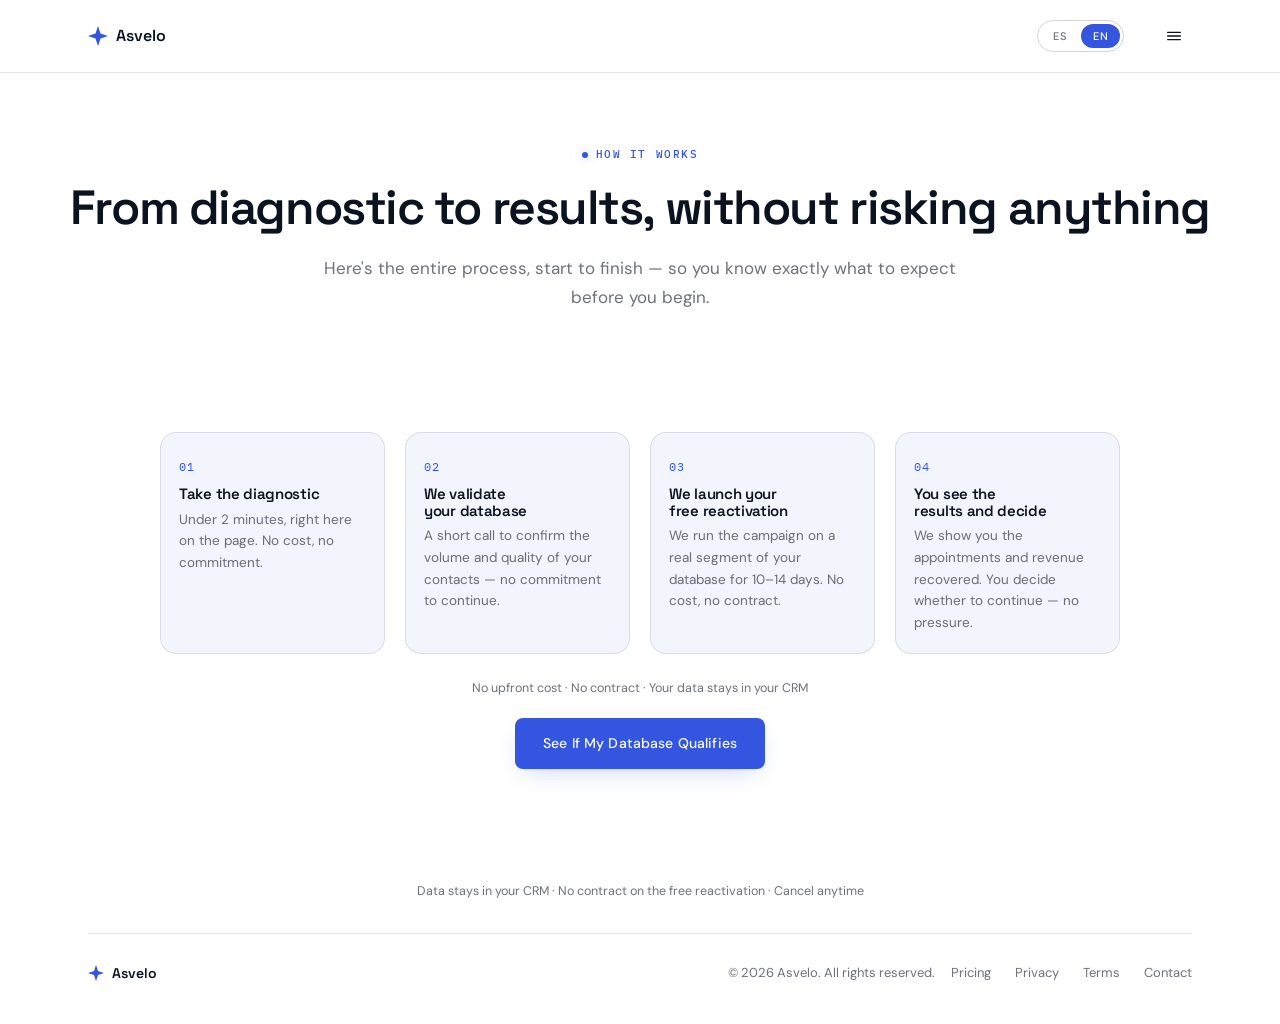
==== como-funciona/index.html @ 1f264a5a "Replace sitemap page with a dedicated Cómo funciona page The literal site-index page missed the poin" ====
<!DOCTYPE html>
<html lang="es">
<head>
<meta charset="UTF-8">
<meta name="viewport" content="width=device-width, initial-scale=1.0">
<title>Cómo funciona | Asvelo</title>
<meta name="description" content="Cómo funciona Asvelo, paso a paso — de responder un diagnóstico de 2 minutos a ver el ingreso recuperado. Sin costo, sin contrato.">
<link rel="canonical" href="https://asvelo.com/como-funciona/">
<link rel="preconnect" href="https://fonts.googleapis.com">
<link rel="preconnect" href="https://fonts.gstatic.com" crossorigin>
<link href="https://fonts.googleapis.com/css2?family=DM+Sans:ital,wght@0,400;0,500;1,400&family=Space+Grotesk:wght@500;600;700&family=IBM+Plex+Mono:wght@400;500&display=swap" rel="stylesheet">
<link rel="icon" href="data:image/svg+xml,%3Csvg xmlns='http://www.w3.org/2000/svg' viewBox='0 0 20 20'%3E%3Cpath d='M10 0L12.5 7.5L20 10L12.5 12.5L10 20L7.5 12.5L0 10L7.5 7.5L10 0Z' fill='%233355E0'/%3E%3C/svg%3E">
<meta name="theme-color" content="#FFFFFF">
<link rel="stylesheet" href="../css/styles.css">
<noscript><style>.reveal{opacity:1!important;transform:none!important;}</style></noscript>
</head>
<body>

<a class="skip-link" href="#main" data-i18n="aria.skipToContent">Saltar al contenido</a>

<!-- ============ NAV ============ -->
<header class="nav" id="nav">
  <div class="nav-inner container">
    <a href="../index.html" class="nav-logo">
      <svg width="20" height="20" viewBox="0 0 20 20" fill="none" xmlns="http://www.w3.org/2000/svg" aria-hidden="true">
        <path d="M10 0L12.5 7.5L20 10L12.5 12.5L10 20L7.5 12.5L0 10L7.5 7.5L10 0Z" fill="currentColor"/>
      </svg>
      <span translate="no">Asvelo</span>
    </a>
    <div class="lang-toggle" role="group" aria-label="Idioma / Language">
      <button class="lang-btn is-active" data-lang="es" aria-pressed="true">ES</button>
      <button class="lang-btn" data-lang="en" aria-pressed="false">EN</button>
    </div>
    <button type="button" class="menu-toggle" id="menuToggle" aria-expanded="false" aria-controls="menuPanel" data-i18n-aria-label="menu.toggle" aria-label="Abrir menú">
      <svg width="18" height="18" viewBox="0 0 20 20" fill="none" xmlns="http://www.w3.org/2000/svg" aria-hidden="true">
        <path d="M3 6h14M3 10h14M3 14h14" stroke="currentColor" stroke-width="1.6" stroke-linecap="round"/>
      </svg>
    </button>
  </div>
  <nav class="menu-panel" id="menuPanel" hidden aria-label="Menú principal">
    <a href="../index.html#top" data-i18n="menu.home">Inicio</a>
    <a href="../index.html#features" data-i18n="menu.features">Qué incluye</a>
    <a href="../precios/" data-i18n="menu.pricing">Precios</a>
    <a href="../contacto/" data-i18n="menu.contact">Contacto</a>
    <a href="index.html" data-i18n="menu.howItWorks">Cómo funciona</a>
  </nav>
</header>

<main id="main">
<!-- ============ HOW IT WORKS HERO ============ -->
<section class="how-page-hero">
  <div class="eyebrow center reveal"><span class="dot"></span><span data-i18n="how.eyebrow">Cómo funciona</span></div>
  <h1 class="h-lg center reveal" data-i18n="how.title">De diagnóstico a resultados, sin arriesgar nada</h1>
  <p class="muted-lead center reveal" data-i18n="how.pageSub">Así es todo el proceso, de principio a fin — pensado para que sepas exactamente qué esperar antes de empezar.</p>
</section>

<section class="how-section">
  <ol class="how-steps reveal">
    <li class="how-step">
      <span class="how-step-num" aria-hidden="true">01</span>
      <h3 data-i18n="how.step1.title">Responde el diagnóstico</h3>
      <p data-i18n="how.step1.body">Menos de 2 minutos, aquí mismo en la página. Sin costo ni compromiso.</p>
    </li>
    <li class="how-step">
      <span class="how-step-num" aria-hidden="true">02</span>
      <h3 data-i18n="how.step2.title">Validamos tu base</h3>
      <p data-i18n="how.step2.body">Una llamada corta para confirmar volumen y calidad de tus contactos — sin compromiso de continuar.</p>
    </li>
    <li class="how-step">
      <span class="how-step-num" aria-hidden="true">03</span>
      <h3 data-i18n="how.step3.title">Lanzamos tu reactivación gratis</h3>
      <p data-i18n="how.step3.body">Corremos la campaña sobre un segmento real de tu base durante 10–14 días. Sin costo, sin contrato.</p>
    </li>
    <li class="how-step">
      <span class="how-step-num" aria-hidden="true">04</span>
      <h3 data-i18n="how.step4.title">Ves los resultados y decides</h3>
      <p data-i18n="how.step4.body">Te mostramos las citas y el ingreso recuperado. Tú decides si seguir — sin presión.</p>
    </li>
  </ol>
  <p class="how-note reveal" data-i18n="how.note">Sin costo inicial · Sin contrato · Tus datos se quedan en tu CRM</p>
  <a href="../reactivar.html" class="btn btn-primary reveal" data-i18n="hero.cta.primary">Ver si mi base califica</a>
</section>
</main>

<!-- ============ FOOTER ============ -->
<footer class="footer">
  <div class="container">
    <div class="footer-trust" data-i18n="footer.trust">Tus datos se quedan en tu CRM · Sin contrato en la reactivación gratuita · Cancela cuando quieras</div>
    <div class="footer-bar">
      <a href="../index.html" class="nav-logo footer-logo">
        <svg width="16" height="16" viewBox="0 0 20 20" fill="none" xmlns="http://www.w3.org/2000/svg" aria-hidden="true">
          <path d="M10 0L12.5 7.5L20 10L12.5 12.5L10 20L7.5 12.5L0 10L7.5 7.5L10 0Z" fill="currentColor"/>
        </svg>
        <span translate="no">Asvelo</span>
      </a>
      <span class="footer-copy" data-i18n="footer.copy">© 2026 Asvelo. Todos los derechos reservados.</span>
      <div class="footer-links">
        <a href="../precios/" data-i18n="menu.pricing">Precios</a>
        <a href="../privacidad/" data-i18n="footer.privacy">Privacidad</a>
        <a href="../terminos/" data-i18n="footer.terms">Términos</a>
        <a href="../contacto/" data-i18n="footer.contact">Contacto</a>
      </div>
    </div>
  </div>
</footer>

<script src="../js/i18n.js"></script>
<script src="../js/main.js"></script>
</body>
</html>
---- css/styles.css ----
/* ==========================================================================
   ASVELO — design tokens
   White page canvas; the hero is a single inset gradient card
   (deep navy → cobalt → bright glass highlight), cobalt = action,
   gold = value, used only inside that card.
   ========================================================================== */
:root {
  color-scheme: light;

  --paper: #FFFFFF;
  --ink: #0B1220;
  --muted: rgba(11, 18, 32, 0.6);
  --surface: #F2F5FC;
  --line: rgba(11, 18, 32, 0.1);
  --line-2: rgba(11, 18, 32, 0.18);

  /* Fallback before JS measures the real header height (main.js syncNavHeight) —
     kept in sync with .nav's actual rendered height, which varies with viewport
     width and with language (translated nav text wraps differently). */
  --nav-h: 96px;

  --cobalt: #3355E0;
  --cobalt-glow: rgba(51, 85, 224, 0.35);
  --gold: #F5B94D;
  --gold-glow: rgba(245, 185, 77, 0.45);

  --hero-deep: #0A1330;
  --hero-mid: #2450D6;
  --hero-bright: #6C93FF;

  --radius-sm: 8px;
  --radius-md: 12px;
  --radius-lg: 16px;
  --radius-xl: 28px;

  --container: 1200px;

  --font-display: 'Space Grotesk', 'DM Sans', sans-serif;
  --font-body: 'DM Sans', -apple-system, BlinkMacSystemFont, sans-serif;
  --font-mono: 'IBM Plex Mono', ui-monospace, 'SF Mono', monospace;
}

/* ==========================================================================
   Reset / base
   ========================================================================== */
* { box-sizing: border-box; }
html { scroll-behavior: smooth; }
body {
  margin: 0;
  background: var(--paper);
  color: var(--ink);
  font-family: var(--font-body);
  font-weight: 400;
  line-height: 1.6;
  -webkit-font-smoothing: antialiased;
}
h1, h2, h3, h4, h5 { margin: 0; font-family: var(--font-display); font-weight: 600; letter-spacing: -0.02em; line-height: 1.1; text-wrap: balance; }
p { margin: 0; }
a, button { color: inherit; text-decoration: none; touch-action: manipulation; -webkit-tap-highlight-color: transparent; }
button { font-family: inherit; cursor: pointer; background: none; border: none; }
svg { display: block; }

.sr-only {
  position: absolute; width: 1px; height: 1px; padding: 0; margin: -1px;
  overflow: hidden; clip: rect(0, 0, 0, 0); white-space: nowrap; border: 0;
}

:focus-visible {
  outline: 2px solid var(--cobalt);
  outline-offset: 2px;
}

.skip-link {
  position: absolute;
  top: -48px; left: 12px;
  background: var(--cobalt);
  color: #fff;
  padding: 10px 18px;
  border-radius: var(--radius-sm);
  font-size: 13px;
  font-weight: 500;
  z-index: 1000;
  transition: top 0.2s ease;
}
.skip-link:focus { top: 12px; }

#top, #features, #diagnostico { scroll-margin-top: var(--nav-h); }

@media (prefers-reduced-motion: reduce) {
  *, *::before, *::after { animation-duration: 0.001ms !important; animation-iteration-count: 1 !important; transition-duration: 0.001ms !important; scroll-behavior: auto !important; }
}

.container {
  max-width: var(--container);
  margin: 0 auto;
  padding: 0 48px;
}

.section-pad { padding: 120px 0; position: relative; }

.accent { color: var(--gold); }
.muted-lead { color: var(--muted); font-weight: 400; line-height: 1.7; max-width: 680px; font-size: 17px; }
.muted-lead.center { margin-left: auto; margin-right: auto; text-align: center; }

.h-lg { font-size: clamp(32px, 4vw, 48px); letter-spacing: -0.03em; margin: 16px 0 20px; }
.h-lg.center { text-align: center; }

.h-sm { font-size: clamp(22px, 2.6vw, 28px); letter-spacing: -0.02em; margin: 12px 0 10px; }
.h-sm.center { text-align: center; }

/* Eyebrow */
.eyebrow {
  display: inline-flex;
  align-items: center;
  gap: 8px;
  font-family: var(--font-mono);
  font-size: 11px;
  font-weight: 500;
  text-transform: uppercase;
  letter-spacing: 0.14em;
  color: var(--cobalt);
}
.eyebrow.center { justify-content: center; width: 100%; }
.eyebrow .dot {
  width: 6px; height: 6px; border-radius: 50%;
  background: var(--cobalt);
  box-shadow: 0 0 8px var(--cobalt-glow);
  flex: none;
}

/* ==========================================================================
   Reveal animation
   ========================================================================== */
.reveal {
  opacity: 0;
  transform: translateY(28px);
  transition: opacity 0.8s cubic-bezier(.16,1,.3,1), transform 0.8s cubic-bezier(.16,1,.3,1);
  transition-delay: calc(var(--d, 0) * 0.1s);
}
.reveal.is-visible { opacity: 1; transform: translateY(0); }

/* ==========================================================================
   Buttons
   ========================================================================== */
.btn {
  display: inline-flex;
  align-items: center;
  justify-content: center;
  gap: 8px;
  padding: 14px 28px;
  border-radius: var(--radius-sm);
  font-size: 14px;
  font-weight: 500;
  letter-spacing: 0.01em;
  transition: transform 0.25s ease, box-shadow 0.25s ease;
  white-space: nowrap;
}
.btn-primary {
  background: var(--cobalt);
  color: #fff;
  box-shadow: 0 8px 24px -10px var(--cobalt-glow);
}
.btn-primary:hover {
  transform: translateY(-2px);
  box-shadow: 0 16px 40px -10px var(--cobalt-glow), 0 0 0 1px var(--cobalt);
}
.btn-sm { padding: 10px 20px; font-size: 12.5px; }
.btn-lg { padding: 17px 34px; font-size: 15px; text-transform: uppercase; letter-spacing: 0.06em; font-weight: 600; }
.btn-block { width: 100%; }

/* ==========================================================================
   NAV
   ========================================================================== */
.nav {
  position: fixed;
  top: 0; left: 0; right: 0;
  z-index: 100;
  background: rgba(255, 255, 255, 0.8);
  backdrop-filter: blur(20px);
  -webkit-backdrop-filter: blur(20px);
  border-bottom: 1px solid var(--line);
}
.nav-inner {
  height: 72px;
  display: flex;
  align-items: center;
  gap: 14px;
}
.nav-logo {
  display: flex;
  align-items: center;
  gap: 8px;
  font-family: var(--font-display);
  font-weight: 600;
  font-size: 16px;
  color: var(--ink);
  margin-right: auto;
}
.nav-logo svg { color: var(--cobalt); }
.nav-links {
  display: flex;
  align-items: center;
  gap: 28px;
}
.nav-links a {
  font-family: var(--font-mono);
  font-size: 12px;
  text-transform: uppercase;
  letter-spacing: 0.08em;
  color: var(--ink);
  opacity: 0.65;
  transition: opacity 0.2s ease, color 0.2s ease;
}
.nav-links a:hover { opacity: 1; color: var(--cobalt); }
.lang-toggle {
  display: flex;
  border: 1px solid var(--line-2);
  border-radius: 20px;
  padding: 3px;
  gap: 2px;
  flex: none;
}
.lang-btn {
  padding: 5px 12px;
  border-radius: 16px;
  font-size: 11px;
  font-weight: 500;
  letter-spacing: 0.04em;
  color: var(--muted);
  transition: background 0.2s ease, color 0.2s ease;
}
.lang-btn:hover { color: var(--ink); }
.lang-btn.is-active { background: var(--cobalt); color: #fff; }
.lang-btn.is-active:hover { color: #fff; }

.nav-row-break { display: none; }

.menu-toggle {
  display: flex;
  align-items: center;
  justify-content: center;
  width: 36px;
  height: 36px;
  margin-left: 18px;
  border-radius: var(--radius-sm);
  color: var(--ink);
  flex: none;
  transition: background 0.2s ease, color 0.2s ease;
}
.menu-toggle:hover { background: var(--surface); color: var(--cobalt); }
.menu-toggle svg { width: 18px; height: 18px; }

.menu-panel {
  position: absolute;
  top: calc(100% + 10px);
  right: 20px;
  display: flex;
  flex-direction: column;
  min-width: 200px;
  background: var(--paper);
  border: 1px solid var(--line-2);
  border-radius: var(--radius-md);
  box-shadow: 0 16px 40px -12px rgba(11, 18, 32, 0.18);
  padding: 8px;
  z-index: 110;
}
.menu-panel[hidden] { display: none; }
.menu-panel a {
  padding: 11px 14px;
  border-radius: var(--radius-sm);
  font-size: 14.5px;
  color: var(--ink);
  transition: background 0.15s ease, color 0.15s ease;
}
.menu-panel a:hover { background: var(--surface); color: var(--cobalt); }

/* ==========================================================================
   HERO — the one inset gradient card on an otherwise white page
   ========================================================================== */
.hero {
  position: relative;
  margin-top: var(--nav-h);
  margin-right: 20px;
  margin-bottom: 20px;
  margin-left: 20px;
  border-radius: var(--radius-xl);
  overflow: hidden;
  min-height: 78vh;
  display: flex;
  align-items: center;
  justify-content: center;
  padding: 80px 24px;
  background:
    radial-gradient(circle at 82% 6%, rgba(255,255,255,0.35) 0%, transparent 40%),
    radial-gradient(circle at 88% 2%, var(--hero-bright) 0%, transparent 55%),
    radial-gradient(circle at 10% 105%, var(--hero-deep) 0%, transparent 60%),
    linear-gradient(135deg, var(--hero-deep) 0%, var(--hero-mid) 60%, var(--hero-bright) 100%);
}
.hero-glow { position: absolute; border-radius: 50%; filter: blur(40px); pointer-events: none; }
.hero-glow-deep {
  bottom: -20%; left: -10%;
  width: 560px; height: 560px;
  background: radial-gradient(circle, rgba(5,8,20,0.55) 0%, transparent 70%);
}
.hero-glow-bright {
  top: -15%; right: -10%;
  width: 480px; height: 480px;
  background: radial-gradient(circle, rgba(255,255,255,0.3) 0%, transparent 70%);
}
.hero-inner {
  position: relative;
  max-width: 720px;
  margin: 0 auto;
  text-align: center;
}
.hero .eyebrow { color: #fff; }
.hero .eyebrow .dot { background: #fff; box-shadow: 0 0 8px rgba(255,255,255,0.6); }
.hero-title { font-size: clamp(38px, 5.5vw, 68px); font-weight: 700; letter-spacing: -0.04em; margin: 20px 0 24px; text-wrap: balance; color: #fff; }
.hero-sub { font-size: 18px; color: rgba(255,255,255,0.8); max-width: 460px; line-height: 1.7; margin: 0 auto 40px; }
.hero-cta { display: flex; justify-content: center; }
.hero-cta .btn-primary {
  background: #fff;
  color: var(--hero-deep);
  box-shadow: 0 8px 24px -8px rgba(0,0,0,0.35);
}
.hero-cta .btn-primary:hover {
  box-shadow: 0 16px 36px -8px rgba(0,0,0,0.4);
}
.hero-microcopy { font-size: 15px; color: rgba(255,255,255,0.75); margin: 12px 0 40px; }

/* ==========================================================================
   TRUST STRIP — compact proof/process line directly under the hero
   ========================================================================== */
.trust-strip { padding: 22px 24px; text-align: center; background: var(--surface); border-bottom: 1px solid var(--line); }
.trust-strip-inner { max-width: 640px; margin: 0 auto; }
.trust-strip-body { font-family: var(--font-mono); font-size: 12px; letter-spacing: 0.01em; color: var(--muted); margin: 0; }

.signature-line { width: 100%; max-width: 360px; margin: 0 auto; }
.signature-line svg { width: 100%; height: auto; overflow: visible; }
.signature-line path {
  stroke: var(--gold);
  stroke-width: 2.5;
  stroke-linecap: round;
  stroke-linejoin: round;
  stroke-dasharray: 1000;
  stroke-dashoffset: 1000;
  filter: drop-shadow(0 0 6px var(--gold-glow));
  animation: draw-signature 1.6s 0.9s cubic-bezier(.4,0,.2,1) forwards;
}
@keyframes draw-signature { to { stroke-dashoffset: 0; } }
@media (prefers-reduced-motion: reduce) {
  .signature-line path { animation: none; stroke-dashoffset: 0; }
}

/* ==========================================================================
   FEATURES
   ========================================================================== */
.feature-num {
  display: inline-block;
  font-family: var(--font-mono);
  font-size: 12px;
  letter-spacing: 0.1em;
  color: var(--cobalt);
  margin-bottom: 8px;
}
.feature-block { padding: 72px 0; text-align: center; }
.feature-block:first-of-type { padding-top: 40px; }
.feature-block + .feature-block { border-top: 1px solid var(--line); }
.feature-block-text { max-width: 640px; margin: 0 auto 40px; }
.feature-block-text .btn { margin-top: 8px; }
.feature-media {
  max-width: 900px;
  aspect-ratio: 16 / 9;
  margin: 0 auto;
  border-radius: var(--radius-lg);
  border: 1px dashed var(--line-2);
  background: var(--surface);
  display: flex;
  align-items: center;
  justify-content: center;
  color: var(--muted);
  font-family: var(--font-mono);
  font-size: 12px;
  text-transform: uppercase;
  letter-spacing: 0.08em;
}

/* ==========================================================================
   WHATSAPP COMPARISON (index.html — right after FEATURES)
   ========================================================================== */
.wa-compare { padding: 0 24px 64px; }
.wa-compare-inner { max-width: 600px; margin: 0 auto; text-align: center; }
.wa-compare .h-sm { margin: 0 0 8px; }
.wa-compare-body { font-size: 13px; color: var(--muted); line-height: 1.55; margin-bottom: 28px; }
.wa-compare-diagram { width: 100%; height: auto; max-width: 560px; }
.wad-divider { stroke: var(--line-2); }
.wad-label { font-family: var(--font-mono); font-size: 11px; text-transform: uppercase; letter-spacing: 0.06em; fill: var(--muted); }
.wad-label-accent { fill: var(--cobalt); }
.wad-row { font-family: var(--font-body); font-size: 12.5px; fill: var(--ink); }
.wad-dot { fill: var(--muted); font-weight: 600; }
.wad-check { fill: var(--cobalt); font-weight: 600; }

/* ==========================================================================
   VSL HERO (reactivar.html — above the fold)
   ========================================================================== */
.vsl-hero { padding: 160px 24px 72px; text-align: center; }
.vsl-hero-inner { max-width: 720px; margin: 0 auto; }
.vsl-title {
  font-size: clamp(28px, 4vw, 42px);
  text-transform: uppercase;
  letter-spacing: -0.01em;
  margin: 16px 0 20px;
}
.vsl-sub { font-size: 17px; color: var(--muted); max-width: 560px; margin: 0 auto 40px; line-height: 1.7; }

.vsl-video {
  position: relative;
  max-width: 640px;
  aspect-ratio: 16 / 9;
  margin: 0 auto 32px;
  border-radius: var(--radius-lg);
  border: 1px dashed var(--line-2);
  background: var(--surface);
  display: flex;
  flex-direction: column;
  align-items: center;
  justify-content: center;
  gap: 16px;
  padding: 24px;
}
.vsl-play {
  width: 60px; height: 60px;
  border-radius: 50%;
  background: var(--cobalt);
  color: #fff;
  display: flex; align-items: center; justify-content: center;
  box-shadow: 0 8px 24px -8px var(--cobalt-glow);
  flex: none;
}
.vsl-video-caption { font-family: var(--font-display); font-weight: 600; font-size: 17px; max-width: 440px; color: var(--ink); margin: 0; }
.vsl-video-tag { font-family: var(--font-mono); font-size: 11px; text-transform: uppercase; letter-spacing: 0.08em; color: var(--muted); }

.vsl-microcopy { font-size: 12.5px; color: var(--muted); margin: 12px 0 0; }

/* ==========================================================================
   HOW IT WORKS (reactivar.html + standalone como-funciona/index.html)
   ========================================================================== */
.how-page-hero { padding: 140px 24px 24px; text-align: center; }
.how-page-hero .muted-lead { margin: 0 auto; }
.how-section { padding: 64px 24px; text-align: center; border-top: 1px solid var(--line); }
.how-page-hero + .how-section { border-top: none; }
.how-steps {
  list-style: none; margin: 32px auto 24px; padding: 0; max-width: 960px;
  display: grid; grid-template-columns: repeat(4, 1fr); gap: 20px; text-align: left;
}
.how-step {
  background: var(--surface);
  border: 1px solid var(--line);
  border-radius: var(--radius-lg);
  padding: 20px 18px;
}
.how-step-num {
  display: inline-block;
  font-family: var(--font-mono);
  font-size: 12px;
  letter-spacing: 0.1em;
  color: var(--cobalt);
  margin-bottom: 10px;
}
.how-step h3 { font-size: 15px; margin-bottom: 6px; }
.how-step p { color: var(--muted); font-size: 13.5px; line-height: 1.6; margin: 0; }
.how-note { font-size: 12.5px; color: var(--muted); margin: 0 0 20px; }
@media (max-width: 860px) {
  .how-steps { grid-template-columns: repeat(2, 1fr); }
}
@media (max-width: 520px) {
  .how-steps { grid-template-columns: 1fr; }
}

/* ==========================================================================
   QUALIFICATION RECAP + FAQ (reactivar.html)
   ========================================================================== */
.trust-section, .faq-section { padding: 64px 24px; text-align: center; border-top: 1px solid var(--line); }
.trust-list {
  list-style: none; margin: 28px auto 32px; padding: 0; max-width: 560px;
  text-align: left; display: flex; flex-direction: column; gap: 14px;
}
.trust-list li { font-size: 15px; color: var(--ink); padding-left: 26px; position: relative; line-height: 1.6; }
.trust-list li::before { content: "✓"; position: absolute; left: 0; color: var(--cobalt); font-weight: 600; }

.faq-list { max-width: 640px; margin: 28px auto 32px; text-align: left; display: flex; flex-direction: column; gap: 24px; }
.faq-list h3 { font-size: 17px; margin-bottom: 6px; }
.faq-list p { color: var(--muted); font-size: 14.5px; line-height: 1.7; }

/* ==========================================================================
   DIAGNOSTIC QUIZ (reactivar.html)
   ========================================================================== */
.diagnostic-page { padding: 96px 24px 100px; display: flex; justify-content: center; }
.diag-container { max-width: 640px; width: 100%; margin: 0 auto; }
.diag-intro { text-align: center; margin-bottom: 32px; }
.diag-intro .eyebrow { justify-content: center; margin-bottom: 12px; }
.diag-intro .muted-lead { margin: 8px auto 0; }

.diag-progress-row { display: flex; align-items: center; gap: 16px; margin-bottom: 24px; }
.diag-back {
  display: flex; align-items: center; justify-content: center; flex: none;
  width: 32px; height: 32px; border-radius: 50%;
  border: 1px solid var(--line-2); color: var(--muted);
  transition: border-color 0.2s ease, color 0.2s ease;
}
.diag-back:hover { border-color: var(--cobalt); color: var(--cobalt); }
.diag-back[hidden] { display: none; }
.diag-progress-bar { flex: 1; height: 3px; border-radius: 2px; background: var(--line-2); overflow: hidden; }
.diag-progress-bar span { display: block; height: 100%; background: var(--cobalt); transition: width 0.4s ease; }
.diag-step-label { font-family: var(--font-mono); font-size: 11px; text-transform: uppercase; letter-spacing: 0.08em; color: var(--muted); white-space: nowrap; }

.diag-card { background: var(--surface); border: 1px solid var(--line-2); border-radius: var(--radius-lg); padding: 48px 40px; min-height: 320px; }
.diag-step { display: none; }
.diag-step.is-active { display: block; }
.diag-q { font-family: var(--font-display); font-weight: 600; font-size: clamp(22px, 3vw, 28px); letter-spacing: -0.02em; margin-bottom: 28px; }
.diag-options { display: flex; flex-direction: column; gap: 10px; }
.diag-opt {
  text-align: left;
  padding: 16px 20px;
  border-radius: var(--radius-sm);
  border: 1px solid var(--line-2);
  background: var(--paper);
  font-size: 15px;
  color: var(--ink);
  transition: border-color 0.2s ease, background 0.2s ease, transform 0.2s ease;
}
.diag-opt:hover { border-color: var(--cobalt); transform: translateX(4px); }
.diag-opt.is-selected { border-color: var(--cobalt); background: #fff; box-shadow: 0 0 0 1px var(--cobalt); }

.diag-form { display: flex; flex-direction: column; gap: 12px; }
.diag-field input {
  width: 100%;
  padding: 14px 16px;
  border-radius: var(--radius-sm);
  border: 1px solid var(--line-2);
  background: var(--paper);
  color: var(--ink);
  font-size: 14px;
  font-family: inherit;
  transition: border-color 0.2s ease;
}
.diag-field input::placeholder { color: var(--muted); }
.diag-field input:focus { border-color: var(--cobalt); }
.diag-field textarea {
  width: 100%;
  padding: 14px 16px;
  border-radius: var(--radius-sm);
  border: 1px solid var(--line-2);
  background: var(--paper);
  color: var(--ink);
  font-size: 14px;
  font-family: inherit;
  resize: vertical;
  transition: border-color 0.2s ease;
}
.diag-field textarea::placeholder { color: var(--muted); }
.diag-field textarea:focus { border-color: var(--cobalt); }
.diag-form-privacy { font-size: 11.5px; color: var(--muted); text-align: center; margin-top: 4px; }

.contact-form { max-width: 480px; margin-top: 32px; }
.contact-direct { font-size: 14.5px; color: var(--ink); margin: 20px 0; }
.contact-direct a { color: var(--cobalt); text-decoration: underline; text-underline-offset: 2px; }

.diag-done .muted-lead { max-width: 100%; }
.diag-done .btn { margin-top: 24px; }
.diag-done .diag-reveal { margin-bottom: 28px; padding-bottom: 24px; border-bottom: 1px solid var(--line-2); }

.diag-reveal { text-align: center; }
.diag-reveal .eyebrow { justify-content: center; margin-bottom: 12px; }
.diag-reveal .diag-q { margin-bottom: 4px; }
.diag-reveal-number {
  font-family: var(--font-display);
  font-size: clamp(36px, 6vw, 52px);
  font-weight: 700;
  letter-spacing: -0.03em;
  color: var(--cobalt);
  margin: 4px 0 14px;
}
.diag-reveal-number span { font-size: 15px; font-weight: 400; letter-spacing: 0; color: var(--muted); margin-left: 6px; }
.diag-reveal-note { color: var(--muted); font-size: 14px; line-height: 1.6; max-width: 440px; margin: 0 auto 28px; }
.diag-reveal .btn { margin: 0 auto; }

/* ==========================================================================
   PRICING (precios/index.html) — reuses .diag-* (progress bar, card, step,
   options) from the DIAGNOSTIC QUIZ block above for the estimator itself,
   and .trust-list for checkmark lists, so this page stays visually native
   instead of introducing a parallel component set.
   ========================================================================== */
.pricing-hero { padding: 140px 24px 32px; text-align: center; }
.pricing-hero-inner { max-width: 600px; margin: 0 auto; }
.pricing-hero .h-lg { margin: 12px 0 10px; font-size: clamp(26px, 3.4vw, 38px); }
.pricing-hero .muted-lead { font-size: 14.5px; line-height: 1.55; }
.pricing-anchor { font-family: var(--font-mono); font-size: 12.5px; color: var(--cobalt); margin: 14px 0 0; }
.pricing-hero-reassurance { font-size: 11.5px; color: var(--muted); margin-top: 8px; }

.pricing-table { padding: 0 24px 40px; max-width: 1000px; margin: 0 auto; }
.currency-toggle {
  display: flex;
  width: fit-content;
  margin: 0 auto 16px;
  border: 1px solid var(--line-2);
  border-radius: 20px;
  padding: 3px;
  gap: 2px;
}
.currency-btn {
  padding: 5px 14px;
  border-radius: 16px;
  font-family: var(--font-mono);
  font-size: 11px;
  letter-spacing: 0.04em;
  color: var(--muted);
  transition: background 0.2s ease, color 0.2s ease;
}
.currency-btn:hover { color: var(--ink); }
.currency-btn.is-active { background: var(--cobalt); color: #fff; }
.currency-btn.is-active:hover { color: #fff; }
.pt-currency-note { margin-top: 4px; }
.pricing-table-grid { display: grid; grid-template-columns: repeat(3, 1fr); gap: 14px; }
.pt-tier { position: relative; padding: 18px 16px; border: 1px solid var(--line-2); border-radius: var(--radius-md); background: var(--paper); }
.pt-tier.is-common { border-color: var(--cobalt); box-shadow: 0 0 0 1px var(--cobalt); }
.pt-badge {
  position: absolute; top: -9px; left: 16px;
  font-family: var(--font-mono); font-size: 9.5px; text-transform: uppercase; letter-spacing: 0.06em;
  color: #fff; background: var(--cobalt); padding: 3px 8px; border-radius: 10px;
}
.pt-tier h3 { font-family: var(--font-display); font-weight: 600; font-size: 14.5px; margin: 0 0 4px; }
.pt-price { font-family: var(--font-display); font-size: 22px; font-weight: 700; letter-spacing: -0.01em; line-height: 1.1; }
.pt-price span:last-child { font-size: 11.5px; font-weight: 400; color: var(--muted); margin-left: 2px; }
.pt-for { font-size: 11.5px; color: var(--muted); margin: 2px 0 10px; }
.pt-tier ul { list-style: none; margin: 0; padding: 0; display: flex; flex-direction: column; gap: 5px; }
.pt-tier li { font-size: 12px; color: var(--ink); line-height: 1.4; padding-left: 15px; position: relative; }
.pt-tier li::before { content: "✓"; position: absolute; left: 0; top: 0; color: var(--cobalt); font-weight: 600; font-size: 10.5px; }
.pt-note { text-align: center; font-size: 11.5px; color: var(--muted); margin-top: 14px; }

.pricing-philosophy { padding: 0 24px 32px; max-width: 600px; margin: 0 auto; text-align: center; }
.pricing-philosophy .h-sm { margin: 0 0 8px; }
.pricing-philosophy-body { font-size: 13px; color: var(--muted); line-height: 1.55; }

.pricing-estimator { padding: 0 24px 56px; }
.pricing-estimator-inner { max-width: 600px; margin: 0 auto; }

.est-opt { text-align: left; }
.est-opt.is-multi::before {
  content: "";
  display: inline-block;
  width: 14px; height: 14px;
  margin-right: 10px;
  vertical-align: -2px;
  border: 1.5px solid var(--line-2);
  border-radius: 4px;
}
.est-opt.is-multi.is-selected::before { background: var(--cobalt); border-color: var(--cobalt); }
.est-allnote { font-size: 11.5px; color: var(--cobalt); margin-top: 4px; }

.est-controls { display: flex; gap: 12px; margin-top: 8px; }
.est-controls .btn { flex: 1; }
.btn[disabled] { opacity: 0.4; cursor: not-allowed; pointer-events: none; }

.est-result { text-align: center; }
.est-result-tier { font-family: var(--font-display); font-size: clamp(20px, 2.8vw, 26px); font-weight: 700; letter-spacing: -0.01em; margin: 4px 0 2px; }
.est-result-price { font-family: var(--font-display); font-size: 16px; color: var(--cobalt); margin-bottom: 2px; }
.est-result-badge { font-size: 11.5px; color: var(--muted); margin-bottom: 14px; }
.est-result-desc { font-size: 13px; color: var(--muted); line-height: 1.55; max-width: 440px; margin: 0 auto 18px; }

.est-why { text-align: left; background: var(--surface); border-radius: var(--radius-md); padding: 14px 16px; margin: 0 0 14px; }
.est-why h3 { font-size: 12px; margin-bottom: 8px; }
.est-why .trust-list li { font-size: 12.5px; }

.est-trust {
  font-size: 12.5px;
  color: var(--ink);
  background: #fff;
  border: 1px solid var(--line-2);
  border-left: 3px solid var(--cobalt);
  border-radius: var(--radius-sm);
  padding: 12px 14px;
  line-height: 1.5;
  text-align: left;
  margin-bottom: 12px;
}
.est-disclaimer { font-size: 11px; color: var(--muted); line-height: 1.5; text-align: left; margin-bottom: 18px; }
.est-result-cta { display: flex; flex-direction: column; align-items: center; gap: 10px; }
.est-result-cta .btn { white-space: normal; text-align: center; max-width: 300px; font-size: 13px; padding: 12px 22px; }
.est-recalc { font-size: 12px; color: var(--muted); text-decoration: underline; text-underline-offset: 2px; background: none; border: none; padding: 0; }
.est-recalc:hover { color: var(--cobalt); }

.pricing-cta { text-align: center; padding: 40px 24px 56px; border-top: 1px solid var(--line); }
.pricing-cta .h-sm { margin: 0 0 8px; }
.pricing-cta-body { font-size: 13px; color: var(--muted); line-height: 1.55; max-width: 480px; margin: 0 auto; }
.pricing-cta-reassurance { font-size: 11.5px; color: var(--muted); margin-top: 10px; }

/* ==========================================================================
   LEGAL (terminos/index.html, privacidad/index.html) — plain readable
   article, not the dense marketing style used elsewhere. Legal text needs
   to read normally, not be scanned.
   ========================================================================== */
.legal-page { padding: 140px 24px 96px; }
.legal-page-inner { max-width: 720px; margin: 0 auto; }
.legal-page h1 { margin-bottom: 20px; }
.legal-meta {
  font-size: 13px;
  color: var(--muted);
  line-height: 1.7;
  margin-bottom: 32px;
  padding-bottom: 24px;
  border-bottom: 1px solid var(--line);
}
.legal-meta p { margin-bottom: 4px; }
.legal-meta strong { color: var(--ink); font-weight: 600; }
.legal-page h2 { font-size: 18px; margin: 32px 0 10px; }
.legal-page h2:first-of-type { margin-top: 0; }
.legal-page p { font-size: 14.5px; color: var(--ink); line-height: 1.7; margin-bottom: 12px; }
.legal-page ul { margin: 0 0 12px; padding-left: 20px; }
.legal-page li { font-size: 14.5px; color: var(--ink); line-height: 1.7; margin-bottom: 6px; }
.legal-page a { color: var(--cobalt); text-decoration: underline; text-underline-offset: 2px; }

/* ==========================================================================
   FOOTER
   ========================================================================== */
.footer { padding-top: 48px; }
.footer-trust {
  text-align: center;
  font-size: 12.5px;
  color: var(--muted);
  padding-bottom: 32px;
  border-bottom: 1px solid var(--line);
}
.footer-bar {
  display: flex;
  align-items: center;
  justify-content: space-between;
  gap: 16px;
  padding: 28px 0 40px;
  flex-wrap: wrap;
}
.footer-logo { font-size: 14px; }
.footer-copy { font-size: 13px; color: var(--muted); }
.footer-links { display: flex; gap: 24px; }
.footer-links a { font-size: 13px; color: var(--muted); transition: color 0.2s ease; }
.footer-links a:hover { color: var(--cobalt); }

/* ==========================================================================
   LEGAL DOCUMENT PAGES (términos, privacidad)
   ========================================================================== */
.legal-hero { padding: calc(var(--nav-h) + 56px) 0 32px; }
.legal-updated { font-family: var(--font-mono); font-size: 12px; color: var(--muted); margin-top: 8px; }
.legal-section { padding-bottom: 100px; }
.legal-body { max-width: 720px; }
.legal-toc {
  display: grid;
  grid-template-columns: 1fr 1fr;
  gap: 2px 24px;
  border: 1px solid var(--line);
  border-radius: var(--radius-md);
  padding: 20px 24px;
  margin-bottom: 48px;
}
.legal-toc a { font-size: 13.5px; color: var(--muted); padding: 4px 0; transition: color 0.2s ease; }
.legal-toc a:hover { color: var(--cobalt); }
.legal-body h2 { font-size: 19px; margin: 44px 0 12px; scroll-margin-top: calc(var(--nav-h) + 16px); }
.legal-body h2:first-of-type { margin-top: 0; }
.legal-body p, .legal-body li { color: var(--muted); font-size: 15px; line-height: 1.75; }
.legal-body p { margin: 0 0 14px; }
.legal-body ul { margin: 0 0 14px; padding-left: 22px; }
.legal-body li { margin-bottom: 6px; }
.legal-body a { color: var(--cobalt); text-decoration: underline; text-underline-offset: 2px; }

/* ==========================================================================
   RESPONSIVE
   ========================================================================== */
@media (max-width: 960px) {
  :root { --nav-h: 84px; }
  .container { padding: 0 28px; }
  .section-pad { padding: 80px 0; }

  /* Without a nav-cta, index/precios headers (logo + lang toggle + hamburger)
     fit on one row at any real phone width — no forced break needed, so
     .nav-row-break stays inert there and menu-toggle just takes its natural
     last-in-DOM position after the lang toggle, matching desktop's order.
     reactivar.html still has no hamburger, but does have .nav-links
     ("Volver al inicio"), whose translated length varies by language —
     .nav-row-break forces IT (+ the lang toggle, ordered to match) onto its
     own row 2 there so that page's header doesn't reshuffle on a language
     switch either. */
  .nav-inner { flex-wrap: wrap; height: auto; padding: 14px 0; row-gap: 12px; }
  .nav-row-break { display: block; order: 3; flex-basis: 100%; height: 0; }
  .nav-links, .lang-toggle { order: 4; margin-left: auto; }
  .menu-toggle { order: 5; }

  .hero { margin-top: var(--nav-h); margin-right: 12px; margin-bottom: 12px; margin-left: 12px; padding: 64px 20px; }

  .pricing-hero { padding: calc(var(--nav-h) + 20px) 20px 20px; }
  .legal-page { padding: calc(var(--nav-h) + 24px) 20px 64px; }
  .pricing-table-grid { grid-template-columns: 1fr; }
}

@media (max-width: 560px) {
  :root { --nav-h: 80px; }
  .container { padding: 0 20px; }
  .nav-inner { gap: 10px 16px; }
  .hero { margin-top: var(--nav-h); margin-right: 8px; margin-bottom: 8px; margin-left: 8px; border-radius: var(--radius-lg); }
  .hero-cta .btn { width: 100%; }
  .footer-bar { flex-direction: column; align-items: flex-start; }
  .legal-toc { grid-template-columns: 1fr; }
}
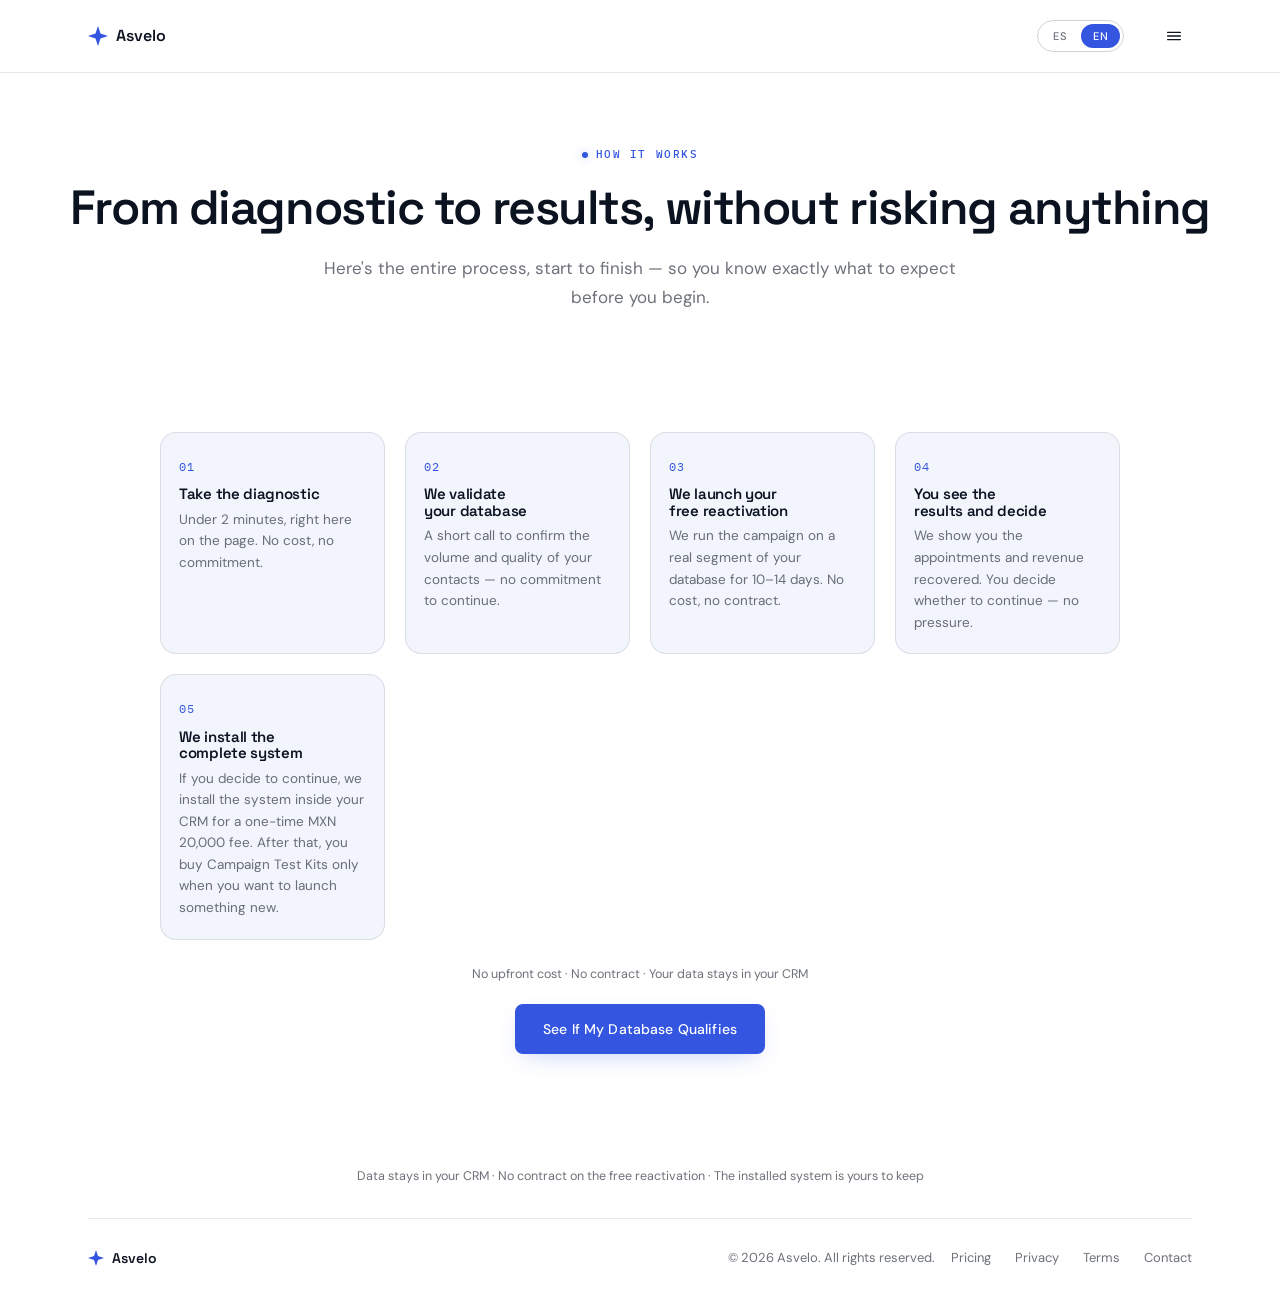
==== commit b72da4bd: "Move pricing and terms to one-time install + Campaign Test Kits Replaces the monthly Esencial/Crecim" ====
--- a/como-funciona/index.html
+++ b/como-funciona/index.html
@@ -76,6 +76,11 @@
       <h3 data-i18n="how.step4.title">Ves los resultados y decides</h3>
       <p data-i18n="how.step4.body">Te mostramos las citas y el ingreso recuperado. Tú decides si seguir — sin presión.</p>
     </li>
+    <li class="how-step">
+      <span class="how-step-num" aria-hidden="true">05</span>
+      <h3 data-i18n="how.step5.title">Instalamos el sistema completo</h3>
+      <p data-i18n="how.step5.body">Si decides continuar, instalamos el sistema dentro de tu CRM por una tarifa única de MXN 20,000. Después, compras Kits de Campaña solo cuando quieras lanzar algo nuevo.</p>
+    </li>
   </ol>
   <p class="how-note reveal" data-i18n="how.note">Sin costo inicial · Sin contrato · Tus datos se quedan en tu CRM</p>
   <a href="../reactivar.html" class="btn btn-primary reveal" data-i18n="hero.cta.primary">Ver si mi base califica</a>
@@ -85,7 +90,7 @@
 <!-- ============ FOOTER ============ -->
 <footer class="footer">
   <div class="container">
-    <div class="footer-trust" data-i18n="footer.trust">Tus datos se quedan en tu CRM · Sin contrato en la reactivación gratuita · Cancela cuando quieras</div>
+    <div class="footer-trust" data-i18n="footer.trust">Tus datos se quedan en tu CRM · Sin contrato en la reactivación gratuita · El sistema instalado es tuyo</div>
     <div class="footer-bar">
       <a href="../index.html" class="nav-logo footer-logo">
         <svg width="16" height="16" viewBox="0 0 20 20" fill="none" xmlns="http://www.w3.org/2000/svg" aria-hidden="true">
--- a/css/styles.css
+++ b/css/styles.css
@@ -480,13 +480,14 @@
 /* ==========================================================================
    QUALIFICATION RECAP + FAQ (reactivar.html)
    ========================================================================== */
-.trust-section, .faq-section { padding: 64px 24px; text-align: center; border-top: 1px solid var(--line); }
-.trust-list {
+.trust-section, .faq-section, .qualify-section { padding: 64px 24px; text-align: center; border-top: 1px solid var(--line); }
+.trust-list, .qualify-list {
   list-style: none; margin: 28px auto 32px; padding: 0; max-width: 560px;
   text-align: left; display: flex; flex-direction: column; gap: 14px;
 }
-.trust-list li { font-size: 15px; color: var(--ink); padding-left: 26px; position: relative; line-height: 1.6; }
+.trust-list li, .qualify-list li { font-size: 15px; color: var(--ink); padding-left: 26px; position: relative; line-height: 1.6; }
 .trust-list li::before { content: "✓"; position: absolute; left: 0; color: var(--cobalt); font-weight: 600; }
+.qualify-list li::before { content: "✕"; position: absolute; left: 0; color: var(--muted); font-weight: 600; }
 
 .faq-list { max-width: 640px; margin: 28px auto 32px; text-align: left; display: flex; flex-direction: column; gap: 24px; }
 .faq-list h3 { font-size: 17px; margin-bottom: 6px; }
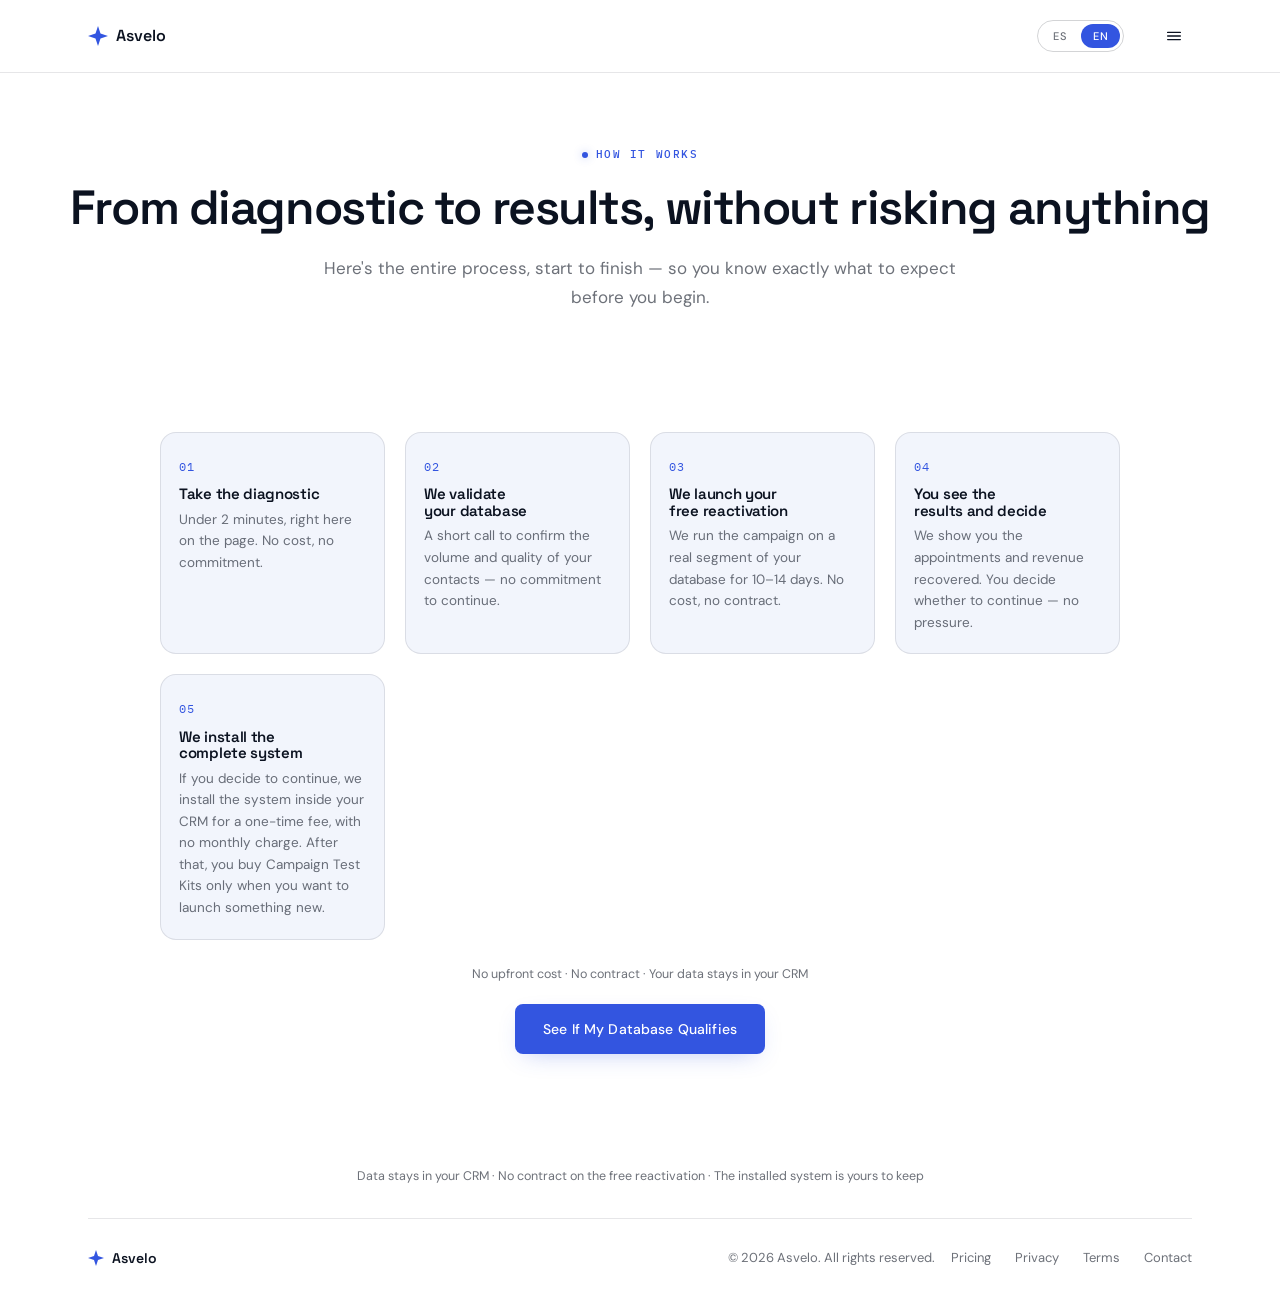
==== commit 9cab9d3a: "Replace price table with qualifying calculator; lead with free reactivation The pricing page no long" ====
--- a/como-funciona/index.html
+++ b/como-funciona/index.html
@@ -79,11 +79,11 @@
     <li class="how-step">
       <span class="how-step-num" aria-hidden="true">05</span>
       <h3 data-i18n="how.step5.title">Instalamos el sistema completo</h3>
-      <p data-i18n="how.step5.body">Si decides continuar, instalamos el sistema dentro de tu CRM por una tarifa única de MXN 20,000. Después, compras Kits de Campaña solo cuando quieras lanzar algo nuevo.</p>
+      <p data-i18n="how.step5.body">Si decides continuar, instalamos el sistema dentro de tu CRM por una tarifa única, sin mensualidad. Después, compras Kits de Campaña solo cuando quieras lanzar algo nuevo.</p>
     </li>
   </ol>
   <p class="how-note reveal" data-i18n="how.note">Sin costo inicial · Sin contrato · Tus datos se quedan en tu CRM</p>
-  <a href="../reactivar.html" class="btn btn-primary reveal" data-i18n="hero.cta.primary">Ver si mi base califica</a>
+  <a href="https://wa.me/522295314183?text=Hola%2C%20quiero%20saber%20si%20mi%20base%20califica%20para%20la%20reactivaci%C3%B3n%20gratuita." target="_blank" rel="noopener" class="btn btn-primary reveal" data-i18n="hero.cta.primary">Ver si mi base califica</a>
 </section>
 </main>
 
--- a/css/styles.css
+++ b/css/styles.css
@@ -599,46 +599,6 @@
 .pricing-anchor { font-family: var(--font-mono); font-size: 12.5px; color: var(--cobalt); margin: 14px 0 0; }
 .pricing-hero-reassurance { font-size: 11.5px; color: var(--muted); margin-top: 8px; }
 
-.pricing-table { padding: 0 24px 40px; max-width: 1000px; margin: 0 auto; }
-.currency-toggle {
-  display: flex;
-  width: fit-content;
-  margin: 0 auto 16px;
-  border: 1px solid var(--line-2);
-  border-radius: 20px;
-  padding: 3px;
-  gap: 2px;
-}
-.currency-btn {
-  padding: 5px 14px;
-  border-radius: 16px;
-  font-family: var(--font-mono);
-  font-size: 11px;
-  letter-spacing: 0.04em;
-  color: var(--muted);
-  transition: background 0.2s ease, color 0.2s ease;
-}
-.currency-btn:hover { color: var(--ink); }
-.currency-btn.is-active { background: var(--cobalt); color: #fff; }
-.currency-btn.is-active:hover { color: #fff; }
-.pt-currency-note { margin-top: 4px; }
-.pricing-table-grid { display: grid; grid-template-columns: repeat(3, 1fr); gap: 14px; }
-.pt-tier { position: relative; padding: 18px 16px; border: 1px solid var(--line-2); border-radius: var(--radius-md); background: var(--paper); }
-.pt-tier.is-common { border-color: var(--cobalt); box-shadow: 0 0 0 1px var(--cobalt); }
-.pt-badge {
-  position: absolute; top: -9px; left: 16px;
-  font-family: var(--font-mono); font-size: 9.5px; text-transform: uppercase; letter-spacing: 0.06em;
-  color: #fff; background: var(--cobalt); padding: 3px 8px; border-radius: 10px;
-}
-.pt-tier h3 { font-family: var(--font-display); font-weight: 600; font-size: 14.5px; margin: 0 0 4px; }
-.pt-price { font-family: var(--font-display); font-size: 22px; font-weight: 700; letter-spacing: -0.01em; line-height: 1.1; }
-.pt-price span:last-child { font-size: 11.5px; font-weight: 400; color: var(--muted); margin-left: 2px; }
-.pt-for { font-size: 11.5px; color: var(--muted); margin: 2px 0 10px; }
-.pt-tier ul { list-style: none; margin: 0; padding: 0; display: flex; flex-direction: column; gap: 5px; }
-.pt-tier li { font-size: 12px; color: var(--ink); line-height: 1.4; padding-left: 15px; position: relative; }
-.pt-tier li::before { content: "✓"; position: absolute; left: 0; top: 0; color: var(--cobalt); font-weight: 600; font-size: 10.5px; }
-.pt-note { text-align: center; font-size: 11.5px; color: var(--muted); margin-top: 14px; }
-
 .pricing-philosophy { padding: 0 24px 32px; max-width: 600px; margin: 0 auto; text-align: center; }
 .pricing-philosophy .h-sm { margin: 0 0 8px; }
 .pricing-philosophy-body { font-size: 13px; color: var(--muted); line-height: 1.55; }
@@ -668,6 +628,7 @@
 .est-result-price { font-family: var(--font-display); font-size: 16px; color: var(--cobalt); margin-bottom: 2px; }
 .est-result-badge { font-size: 11.5px; color: var(--muted); margin-bottom: 14px; }
 .est-result-desc { font-size: 13px; color: var(--muted); line-height: 1.55; max-width: 440px; margin: 0 auto 18px; }
+.est-result .diag-reveal-number { font-size: clamp(26px, 4.2vw, 36px); }
 
 .est-why { text-align: left; background: var(--surface); border-radius: var(--radius-md); padding: 14px 16px; margin: 0 0 14px; }
 .est-why h3 { font-size: 12px; margin-bottom: 8px; }
@@ -798,7 +759,6 @@
 
   .pricing-hero { padding: calc(var(--nav-h) + 20px) 20px 20px; }
   .legal-page { padding: calc(var(--nav-h) + 24px) 20px 64px; }
-  .pricing-table-grid { grid-template-columns: 1fr; }
 }
 
 @media (max-width: 560px) {
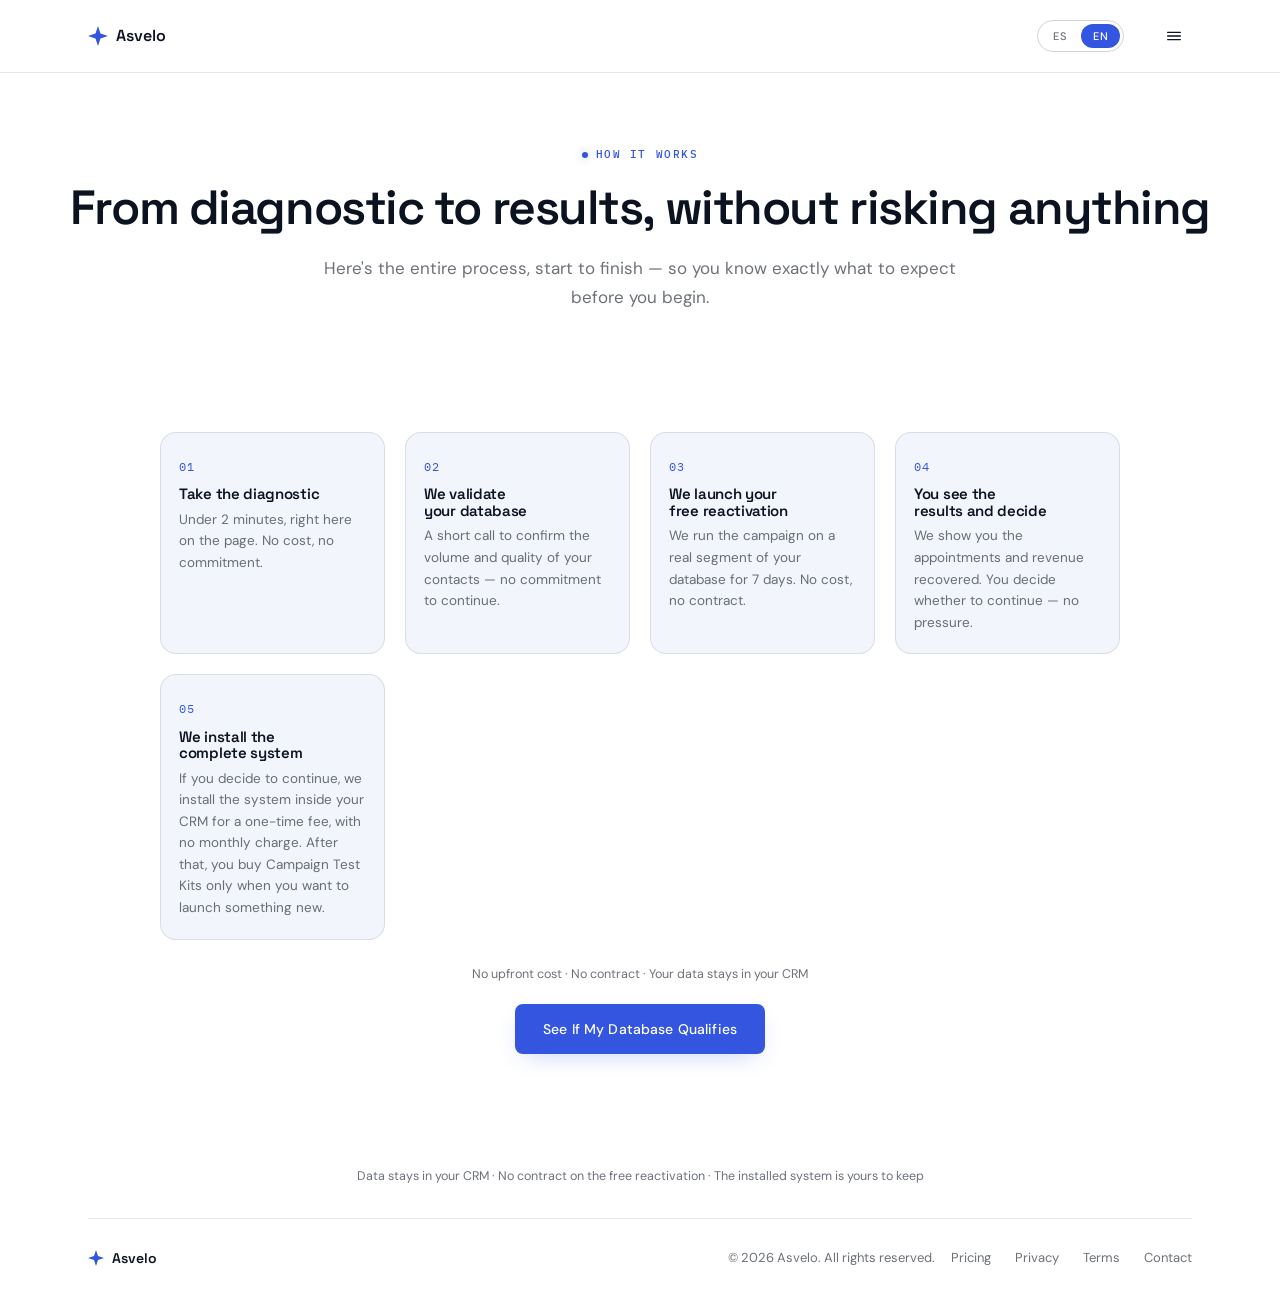
==== commit b0db443b: "Free reactivation runs 7 days; bigger hero headline - Pilot length changes from 10-14 days to 7 days" ====
--- a/como-funciona/index.html
+++ b/como-funciona/index.html
@@ -69,7 +69,7 @@
     <li class="how-step">
       <span class="how-step-num" aria-hidden="true">03</span>
       <h3 data-i18n="how.step3.title">Lanzamos tu reactivación gratis</h3>
-      <p data-i18n="how.step3.body">Corremos la campaña sobre un segmento real de tu base durante 10–14 días. Sin costo, sin contrato.</p>
+      <p data-i18n="how.step3.body">Corremos la campaña sobre un segmento real de tu base durante 7 días. Sin costo, sin contrato.</p>
     </li>
     <li class="how-step">
       <span class="how-step-num" aria-hidden="true">04</span>
--- a/css/styles.css
+++ b/css/styles.css
@@ -315,7 +315,9 @@
 }
 .hero .eyebrow { color: #fff; }
 .hero .eyebrow .dot { background: #fff; box-shadow: 0 0 8px rgba(255,255,255,0.6); }
-.hero-title { font-size: clamp(38px, 5.5vw, 68px); font-weight: 700; letter-spacing: -0.04em; margin: 20px 0 24px; text-wrap: balance; color: #fff; }
+.hero-title { font-size: clamp(36px, 5vw, 64px); font-weight: 700; letter-spacing: -0.04em; line-height: 1.04; margin: 20px 0 24px; text-wrap: balance; color: #fff; }
+/* Lets the two-sentence headline run wider than the hero copy so it holds four lines. */
+@media (min-width: 1040px) { .hero-title { margin-left: -80px; margin-right: -80px; } }
 .hero-sub { font-size: 18px; color: rgba(255,255,255,0.8); max-width: 460px; line-height: 1.7; margin: 0 auto 40px; }
 .hero-cta { display: flex; justify-content: center; }
 .hero-cta .btn-primary {
@@ -378,11 +380,122 @@
   display: flex;
   align-items: center;
   justify-content: center;
-  color: var(--muted);
-  font-family: var(--font-mono);
-  font-size: 12px;
-  text-transform: uppercase;
-  letter-spacing: 0.08em;
+}
+/* Pending screenshots: an animated icon per headline until the real
+   screenshot lands; replace the .feature-icon with the image when it does.
+   Base styles are each icon's finished frame, so reduced motion shows a
+   complete, still icon. */
+.feature-icon {
+  width: clamp(140px, 24vw, 220px);
+  aspect-ratio: 1;
+  display: grid;
+  place-items: center;
+  color: var(--cobalt);
+  background: var(--paper);
+  border: 1px solid var(--line);
+  border-radius: 24%;
+  box-shadow: 0 28px 60px -26px var(--cobalt-glow);
+}
+.feature-icon svg { width: 56%; height: 56%; overflow: visible; }
+.feature-icon .fi-d2 { animation-delay: 0.18s; }
+.feature-icon .fi-d3 { animation-delay: 0.36s; }
+
+.fi-spin { transform-box: view-box; transform-origin: 12px 12px; animation: fi-spin 3.2s cubic-bezier(0.65, 0, 0.35, 1) infinite; }
+.fi-pulse { transform-box: fill-box; transform-origin: center; animation: fi-pulse 2s ease-in-out infinite; }
+.fi-ring { opacity: 0; transform-box: fill-box; transform-origin: center; animation: fi-ring 2s ease-out infinite; }
+.fi-shake { transform-box: fill-box; transform-origin: center; animation: fi-shake 2.4s ease-in-out infinite; }
+.fi-wave { animation: fi-wave 2.4s ease-in-out infinite; }
+.fi-draw { stroke-dasharray: 10; animation: fi-draw 2.4s ease-in-out infinite; }
+.fi-dot { transform-box: fill-box; animation: fi-dot 1.2s ease-in-out infinite; }
+.fi-star { fill: currentColor; animation: fi-star 2.4s ease-in-out infinite both; }
+.fi-join { animation: fi-join 3s ease-in-out infinite; }
+.fi-bar { transform-box: fill-box; transform-origin: 50% 100%; animation: fi-bar 2.6s cubic-bezier(0.2, 0.8, 0.2, 1) infinite both; }
+
+@keyframes fi-spin { to { transform: rotate(360deg); } }
+@keyframes fi-pulse { 50% { transform: scale(1.12); } }
+@keyframes fi-ring { from { opacity: 0.6; transform: scale(1); } to { opacity: 0; transform: scale(2.1); } }
+@keyframes fi-shake {
+  0%, 40%, 100% { transform: rotate(0); }
+  5%, 15%, 25% { transform: rotate(-12deg); }
+  10%, 20%, 30% { transform: rotate(12deg); }
+}
+@keyframes fi-wave { 0%, 100% { opacity: 0.15; } 20%, 50% { opacity: 1; } }
+@keyframes fi-draw { 0%, 15% { stroke-dashoffset: 10; } 50%, 100% { stroke-dashoffset: 0; } }
+@keyframes fi-dot { 0%, 60%, 100% { transform: translateY(0); } 30% { transform: translateY(-2px); } }
+@keyframes fi-star { 0%, 10% { fill-opacity: 0; } 30%, 100% { fill-opacity: 1; } }
+@keyframes fi-join {
+  0%, 10% { opacity: 0; transform: translateX(3px); }
+  35%, 85% { opacity: 1; transform: translateX(0); }
+  100% { opacity: 0; }
+}
+@keyframes fi-bar { 0% { transform: scaleY(0); } 35%, 100% { transform: scaleY(1); } }
+
+/* ==========================================================================
+   ICON BADGE — shared small-icon treatment (differentiators, mechanism)
+   ========================================================================== */
+.icon-badge {
+  display: inline-flex; align-items: center; justify-content: center;
+  flex: none;
+  width: 44px; height: 44px;
+  border-radius: var(--radius-md);
+  background: var(--paper);
+  box-shadow: 0 0 0 1px var(--line-2);
+  color: var(--cobalt);
+}
+.icon-badge svg { width: 21px; height: 21px; }
+
+/* ==========================================================================
+   MECHANISM — Ciclo de Reactivación Compuesta, 4-step learning cycle (index.html)
+   ========================================================================== */
+.mechanism { padding: 96px 24px; text-align: center; background: var(--surface); }
+.mechanism-inner { max-width: 920px; margin: 0 auto; }
+.mechanism .muted-lead { margin: 0 auto; }
+.mechanism-steps {
+  list-style: none; margin: 48px 0 0; padding: 0;
+  display: grid; grid-template-columns: repeat(4, 1fr); gap: 8px;
+}
+.mechanism-step { position: relative; display: flex; flex-direction: column; align-items: center; gap: 14px; padding: 0 10px; }
+.mechanism-step .icon-badge { width: 52px; height: 52px; }
+.mechanism-step .icon-badge svg { width: 24px; height: 24px; }
+.mechanism-step-num { font-family: var(--font-mono); font-size: 11px; color: var(--muted); letter-spacing: 0.08em; }
+.mechanism-step h3 { font-size: 15px; margin: 0; }
+.mechanism-step p { font-size: 12.5px; color: var(--muted); line-height: 1.5; margin: 0; }
+.mechanism-arrow {
+  position: absolute; top: 26px; right: -18px; width: 20px; color: var(--line-2);
+}
+.mechanism-step:last-child .mechanism-arrow { display: none; }
+.mechanism-note {
+  margin-top: 40px; font-size: 13px; color: var(--ink); background: var(--paper);
+  border: 1px solid var(--line-2); border-left: 3px solid var(--cobalt);
+  border-radius: var(--radius-sm); padding: 14px 18px; max-width: 620px; margin-left: auto; margin-right: auto;
+  text-align: left; line-height: 1.6;
+}
+@media (max-width: 760px) {
+  .mechanism-steps { grid-template-columns: 1fr 1fr; gap: 32px 8px; }
+  .mechanism-arrow { display: none; }
+}
+@media (max-width: 480px) {
+  .mechanism-steps { grid-template-columns: 1fr; }
+}
+
+/* ==========================================================================
+   DIFFERENTIATORS (index.html — after the trust strip): free result first,
+   client-owned system, learning cycle — each against the usual alternative.
+   ========================================================================== */
+.diff { padding: 96px 24px; }
+.diff-inner { max-width: 1040px; margin: 0 auto; }
+.diff-grid { display: grid; grid-template-columns: repeat(3, 1fr); gap: 16px; margin-top: 48px; }
+.diff-card {
+  display: flex; flex-direction: column; gap: 12px;
+  padding: 28px 24px; text-align: left;
+  background: var(--paper); border: 1px solid var(--line-2); border-radius: var(--radius-lg);
+}
+.diff-card h3 { font-family: var(--font-display); font-size: 18px; font-weight: 600; letter-spacing: -0.01em; margin: 6px 0 0; }
+.diff-card p { font-size: 14px; color: var(--muted); line-height: 1.55; margin: 0; }
+.diff-card .diff-usual { margin-top: auto; padding-top: 14px; border-top: 1px solid var(--line); font-size: 12.5px; }
+@media (max-width: 860px) {
+  .diff { padding: 72px 24px; }
+  .diff-grid { grid-template-columns: 1fr; }
 }
 
 /* ==========================================================================
@@ -767,6 +880,7 @@
   .nav-inner { gap: 10px 16px; }
   .hero { margin-top: var(--nav-h); margin-right: 8px; margin-bottom: 8px; margin-left: 8px; border-radius: var(--radius-lg); }
   .hero-cta .btn { width: 100%; }
+  .hero-title { font-size: clamp(40px, 11.8vw, 50px); line-height: 1; margin-left: -20px; margin-right: -20px; }
   .footer-bar { flex-direction: column; align-items: flex-start; }
   .legal-toc { grid-template-columns: 1fr; }
 }
